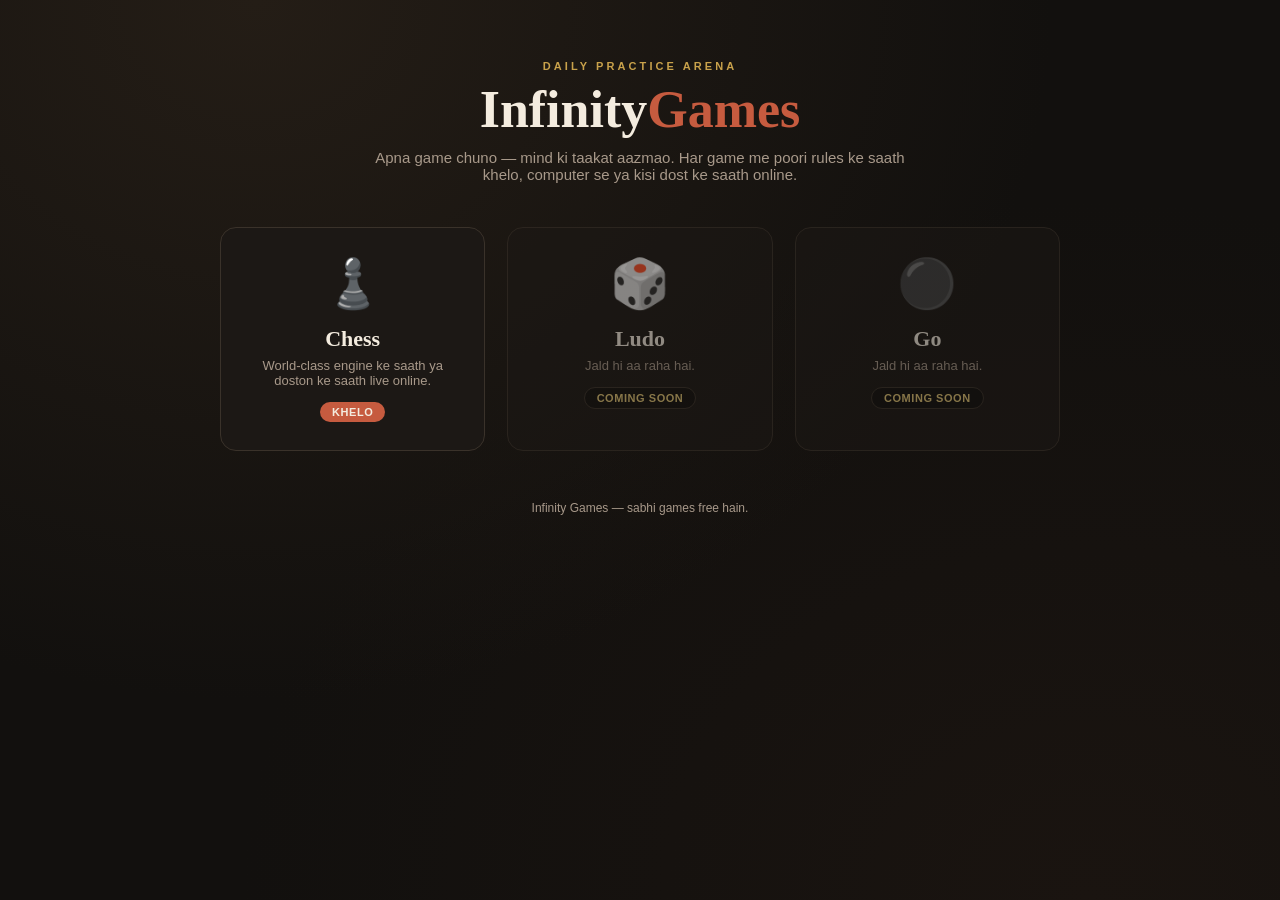
==== project/index.html @ 94373417 "Create index.html" ====
<!DOCTYPE html>
<html lang="hi">
<head>
<meta charset="UTF-8">
<meta name="viewport" content="width=device-width, initial-scale=1.0">
<title>Infinity Games — Choose Your Game</title>
<style>
  :root{
    --bg-deep:#12100e;
    --bg-panel:#1c1815;
    --gold:#c9a24b;
    --gold-soft:#e4c878;
    --ivory:#f4ecdf;
    --ember:#c65b3f;
    --text-dim:#a8998a;
    --border-soft:#3a322a;
    --font-display: 'Georgia', 'Times New Roman', serif;
    --font-body: 'Trebuchet MS', 'Segoe UI', sans-serif;
  }
  *{box-sizing:border-box;}
  body{
    margin:0;
    min-height:100vh;
    background:
      radial-gradient(ellipse at 20% 0%, #241d16 0%, transparent 55%),
      radial-gradient(ellipse at 85% 100%, #1a1410 0%, transparent 55%),
      var(--bg-deep);
    color:var(--ivory);
    font-family:var(--font-body);
    display:flex;
    flex-direction:column;
    align-items:center;
    padding:60px 16px;
  }
  .eyebrow{
    letter-spacing:.28em;
    text-transform:uppercase;
    font-size:11px;
    color:var(--gold);
    font-weight:600;
    margin-bottom:8px;
  }
  h1{
    font-family:var(--font-display);
    font-size:clamp(32px,6vw,52px);
    margin:0 0 10px;
    text-align:center;
  }
  h1 em{color:var(--ember); font-style:normal;}
  .sub{
    color:var(--text-dim);
    text-align:center;
    max-width:560px;
    margin-bottom:44px;
    font-size:15px;
  }
  .grid{
    display:grid;
    grid-template-columns:repeat(auto-fit,minmax(220px,1fr));
    gap:22px;
    max-width:840px;
    width:100%;
  }
  .card{
    background:var(--bg-panel);
    border:1px solid var(--border-soft);
    border-radius:16px;
    padding:28px 22px;
    text-align:center;
    text-decoration:none;
    color:var(--ivory);
    transition:transform .18s, border-color .18s;
    position:relative;
    overflow:hidden;
  }
  .card.available:hover{
    transform:translateY(-4px);
    border-color:var(--gold);
  }
  .card.locked{
    opacity:.55;
    cursor:default;
  }
  .icon{font-size:48px; margin-bottom:14px; display:block;}
  .card h2{
    font-family:var(--font-display);
    font-size:22px;
    margin:0 0 6px;
  }
  .card p{
    font-size:13px;
    color:var(--text-dim);
    margin:0;
  }
  .badge{
    display:inline-block;
    margin-top:14px;
    font-size:11px;
    letter-spacing:.05em;
    text-transform:uppercase;
    font-weight:700;
    padding:4px 12px;
    border-radius:999px;
  }
  .badge.play{background:var(--ember); color:var(--ivory);}
  .badge.soon{background:var(--bg-deep); color:var(--gold-soft); border:1px solid var(--border-soft);}
  footer{
    margin-top:50px;
    font-size:12px;
    color:var(--text-dim);
  }
</style>
</head>
<body>
  <div class="eyebrow">Daily Practice Arena</div>
  <h1>Infinity<em>Games</em></h1>
  <div class="sub">Apna game chuno — mind ki taakat aazmao. Har game me poori rules ke saath khelo, computer se ya kisi dost ke saath online.</div>

  <div class="grid">
    <a class="card available" href="chess/index.html">
      <span class="icon">♟️</span>
      <h2>Chess</h2>
      <p>World-class engine ke saath ya doston ke saath live online.</p>
      <span class="badge play">Khelo</span>
    </a>

    <div class="card locked">
      <span class="icon">🎲</span>
      <h2>Ludo</h2>
      <p>Jald hi aa raha hai.</p>
      <span class="badge soon">Coming Soon</span>
    </div>

    <div class="card locked">
      <span class="icon">⚫</span>
      <h2>Go</h2>
      <p>Jald hi aa raha hai.</p>
      <span class="badge soon">Coming Soon</span>
    </div>
  </div>

  <footer>Infinity Games — sabhi games free hain.</footer>
</body>
</html>
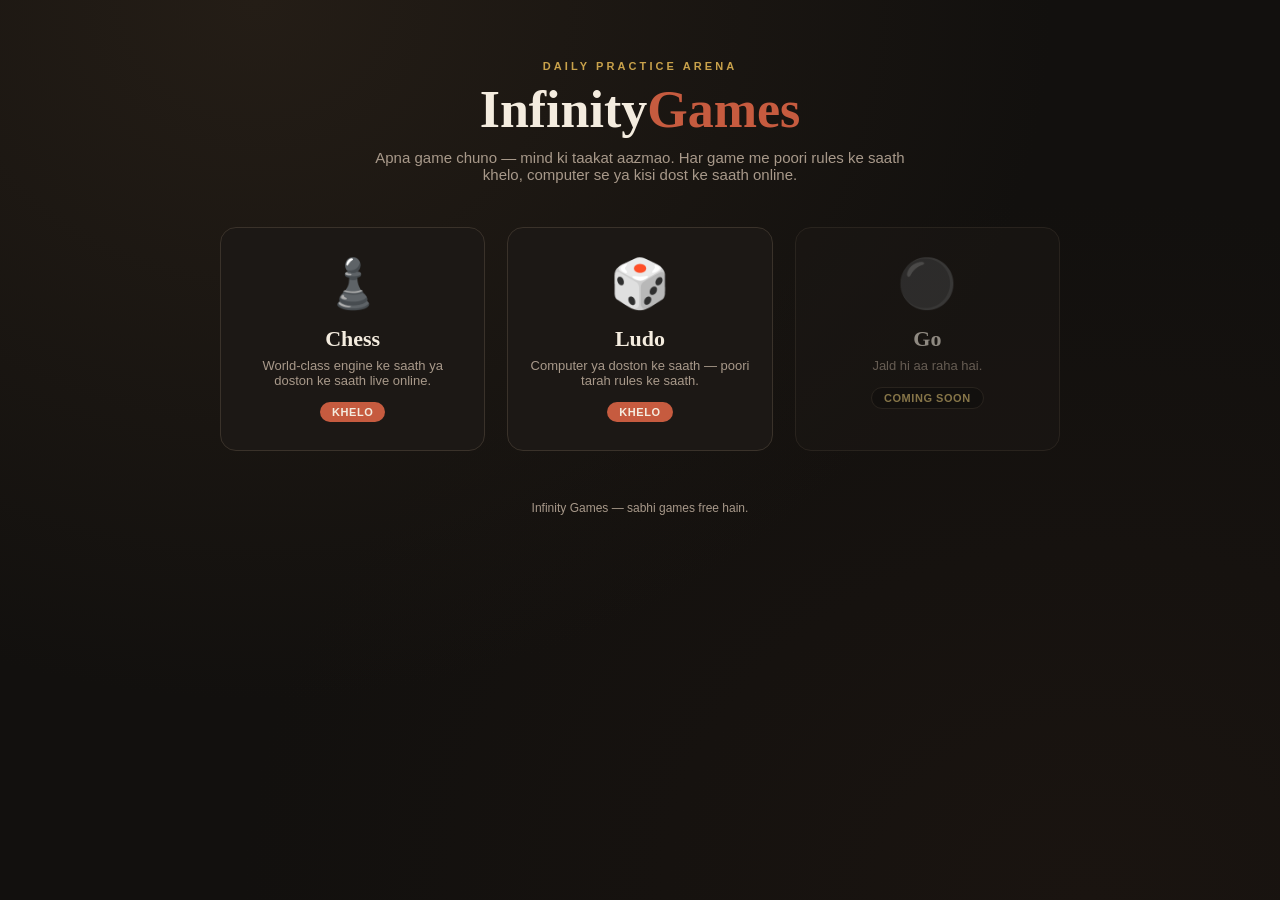
==== commit 661b64cf: "Add files via upload" ====
--- a/project/index.html
+++ b/project/index.html
@@ -124,12 +124,12 @@
       <span class="badge play">Khelo</span>
     </a>
 
-    <div class="card locked">
+    <a class="card available" href="ludo/index.html">
       <span class="icon">🎲</span>
       <h2>Ludo</h2>
-      <p>Jald hi aa raha hai.</p>
-      <span class="badge soon">Coming Soon</span>
-    </div>
+      <p>Computer ya doston ke saath — poori tarah rules ke saath.</p>
+      <span class="badge play">Khelo</span>
+    </a>
 
     <div class="card locked">
       <span class="icon">⚫</span>
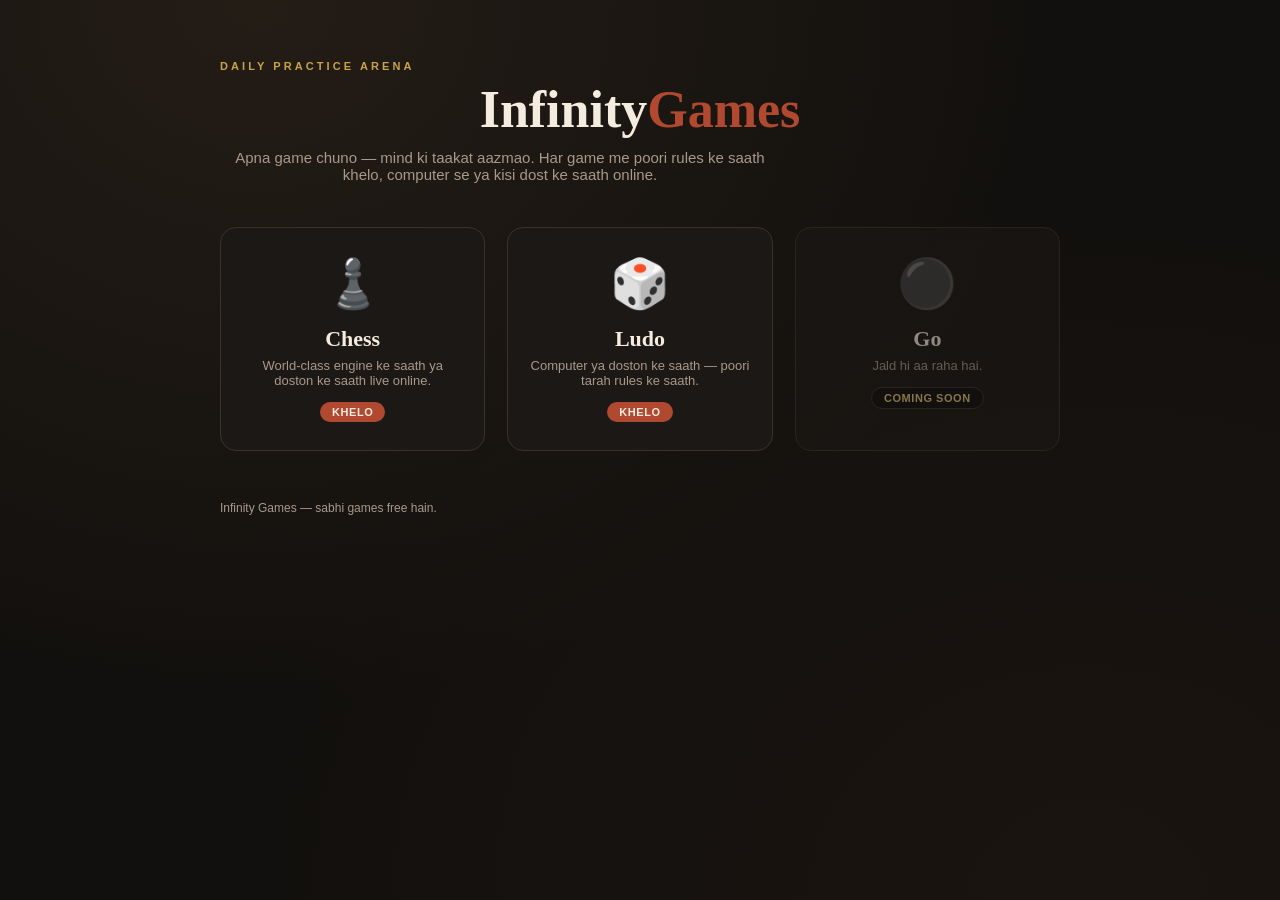
==== commit 9f4d06ae: "Update index.html" ====
--- a/project/index.html
+++ b/project/index.html
@@ -4,6 +4,7 @@
 <meta charset="UTF-8">
 <meta name="viewport" content="width=device-width, initial-scale=1.0">
 <title>Infinity Games — Choose Your Game</title>
+<meta name="description" content="Free game hub — play Chess and Ludo online against the computer or with friends, right in your browser.">
 <style>
   :root{
     --bg-deep:#12100e;
@@ -11,7 +12,7 @@
     --gold:#c9a24b;
     --gold-soft:#e4c878;
     --ivory:#f4ecdf;
-    --ember:#c65b3f;
+    --ember:#b0492f;
     --text-dim:#a8998a;
     --border-soft:#3a322a;
     --font-display: 'Georgia', 'Times New Roman', serif;
@@ -112,6 +113,7 @@
 </style>
 </head>
 <body>
+  <main>
   <div class="eyebrow">Daily Practice Arena</div>
   <h1>Infinity<em>Games</em></h1>
   <div class="sub">Apna game chuno — mind ki taakat aazmao. Har game me poori rules ke saath khelo, computer se ya kisi dost ke saath online.</div>
@@ -140,5 +142,6 @@
   </div>
 
   <footer>Infinity Games — sabhi games free hain.</footer>
+  </main>
 </body>
 </html>
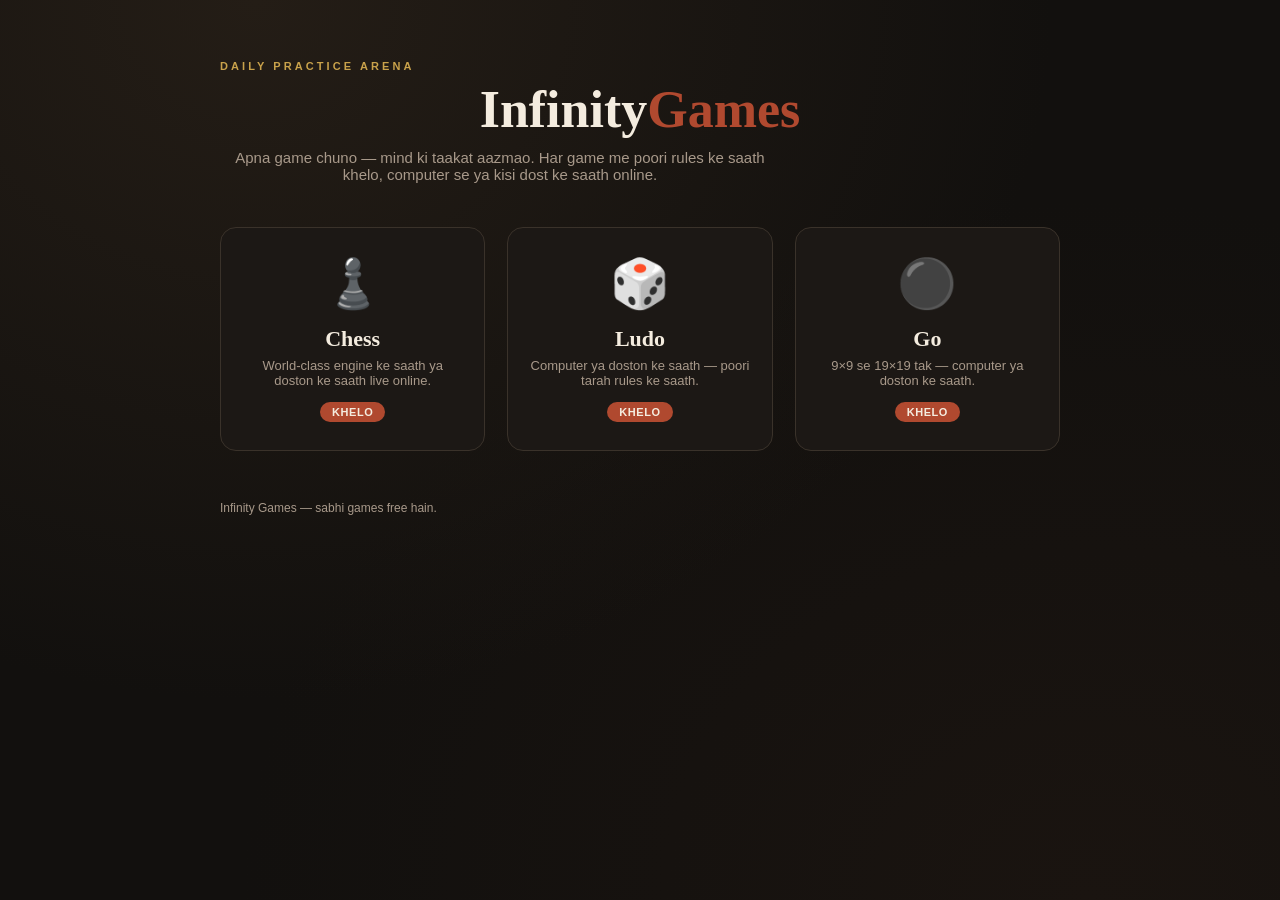
==== commit b8111788: "Modify Go card to show available status Updated the Go card to reflect availability and changed the " ====
--- a/project/index.html
+++ b/project/index.html
@@ -133,12 +133,12 @@
       <span class="badge play">Khelo</span>
     </a>
 
-    <div class="card locked">
+    <a class="card available" href="go/index.html">
       <span class="icon">⚫</span>
       <h2>Go</h2>
-      <p>Jald hi aa raha hai.</p>
-      <span class="badge soon">Coming Soon</span>
-    </div>
+      <p>9×9 se 19×19 tak — computer ya doston ke saath.</p>
+      <span class="badge play">Khelo</span>
+    </a>
   </div>
 
   <footer>Infinity Games — sabhi games free hain.</footer>
